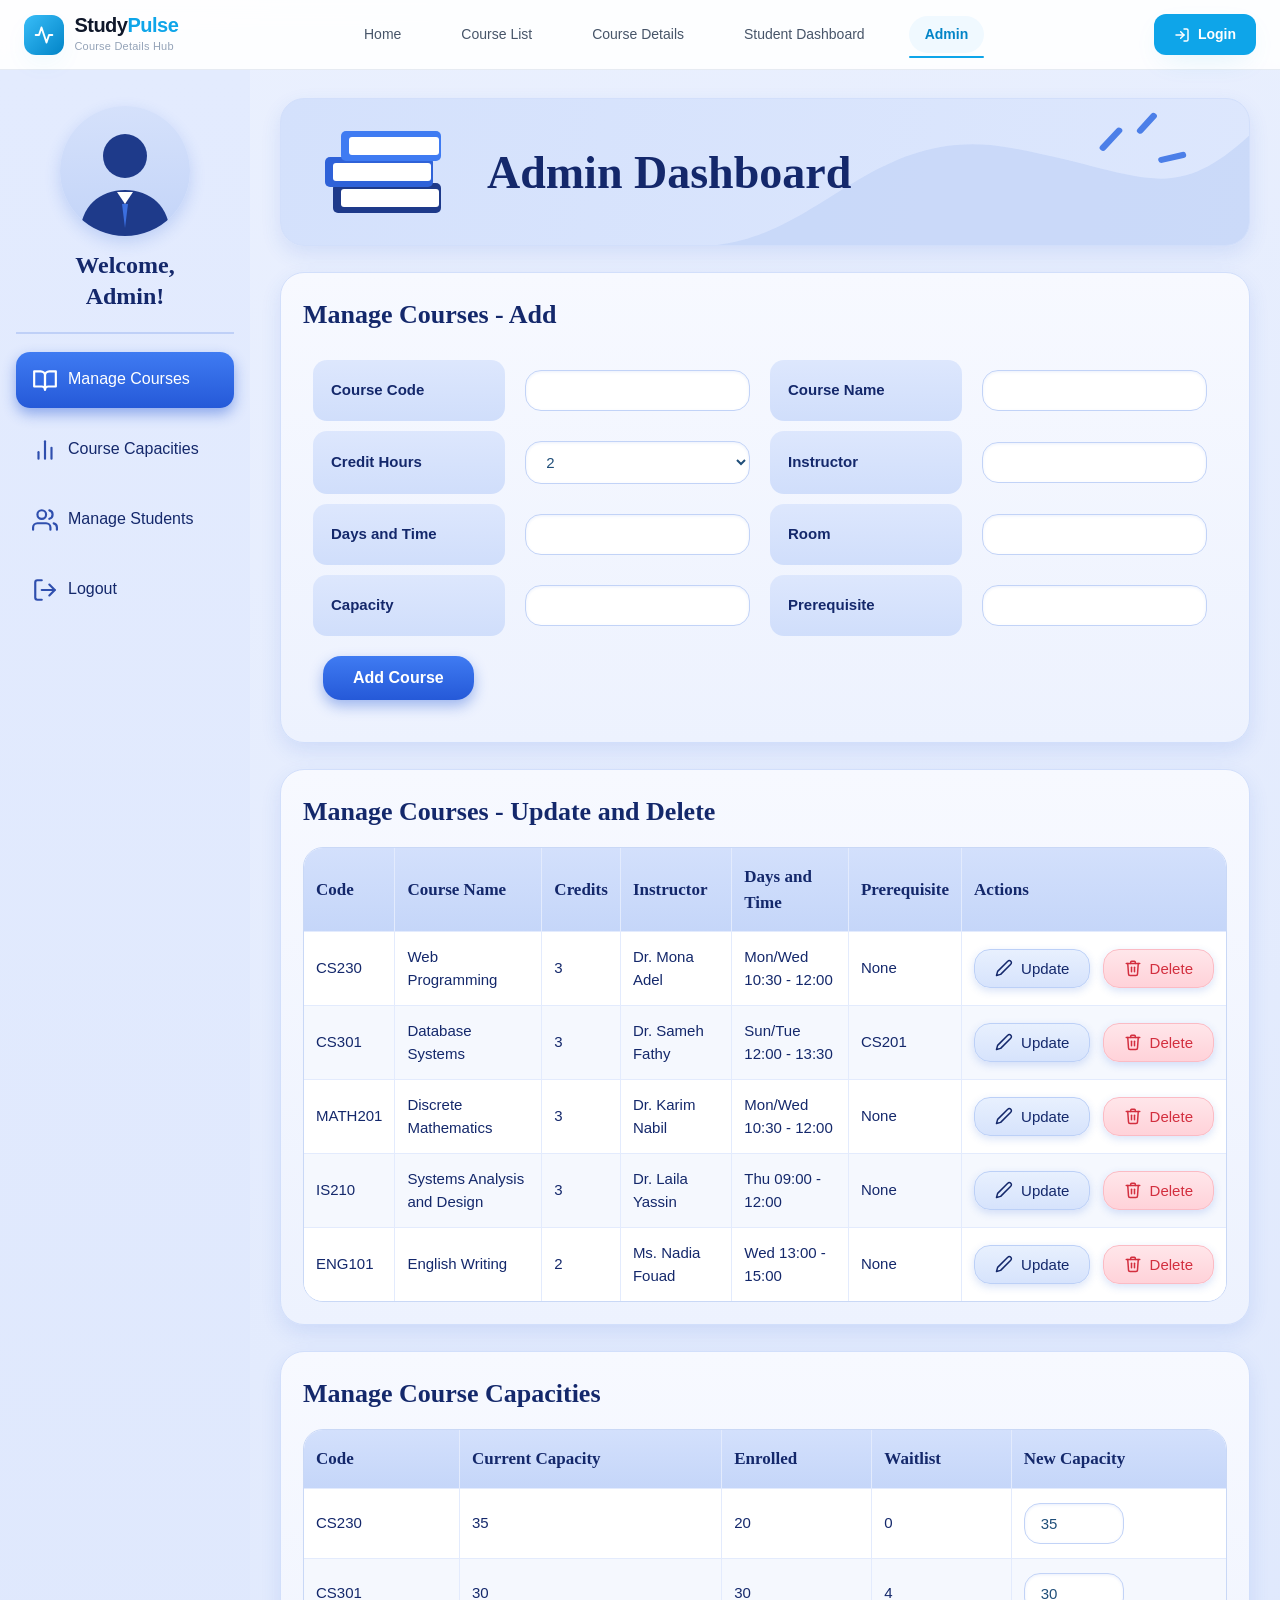
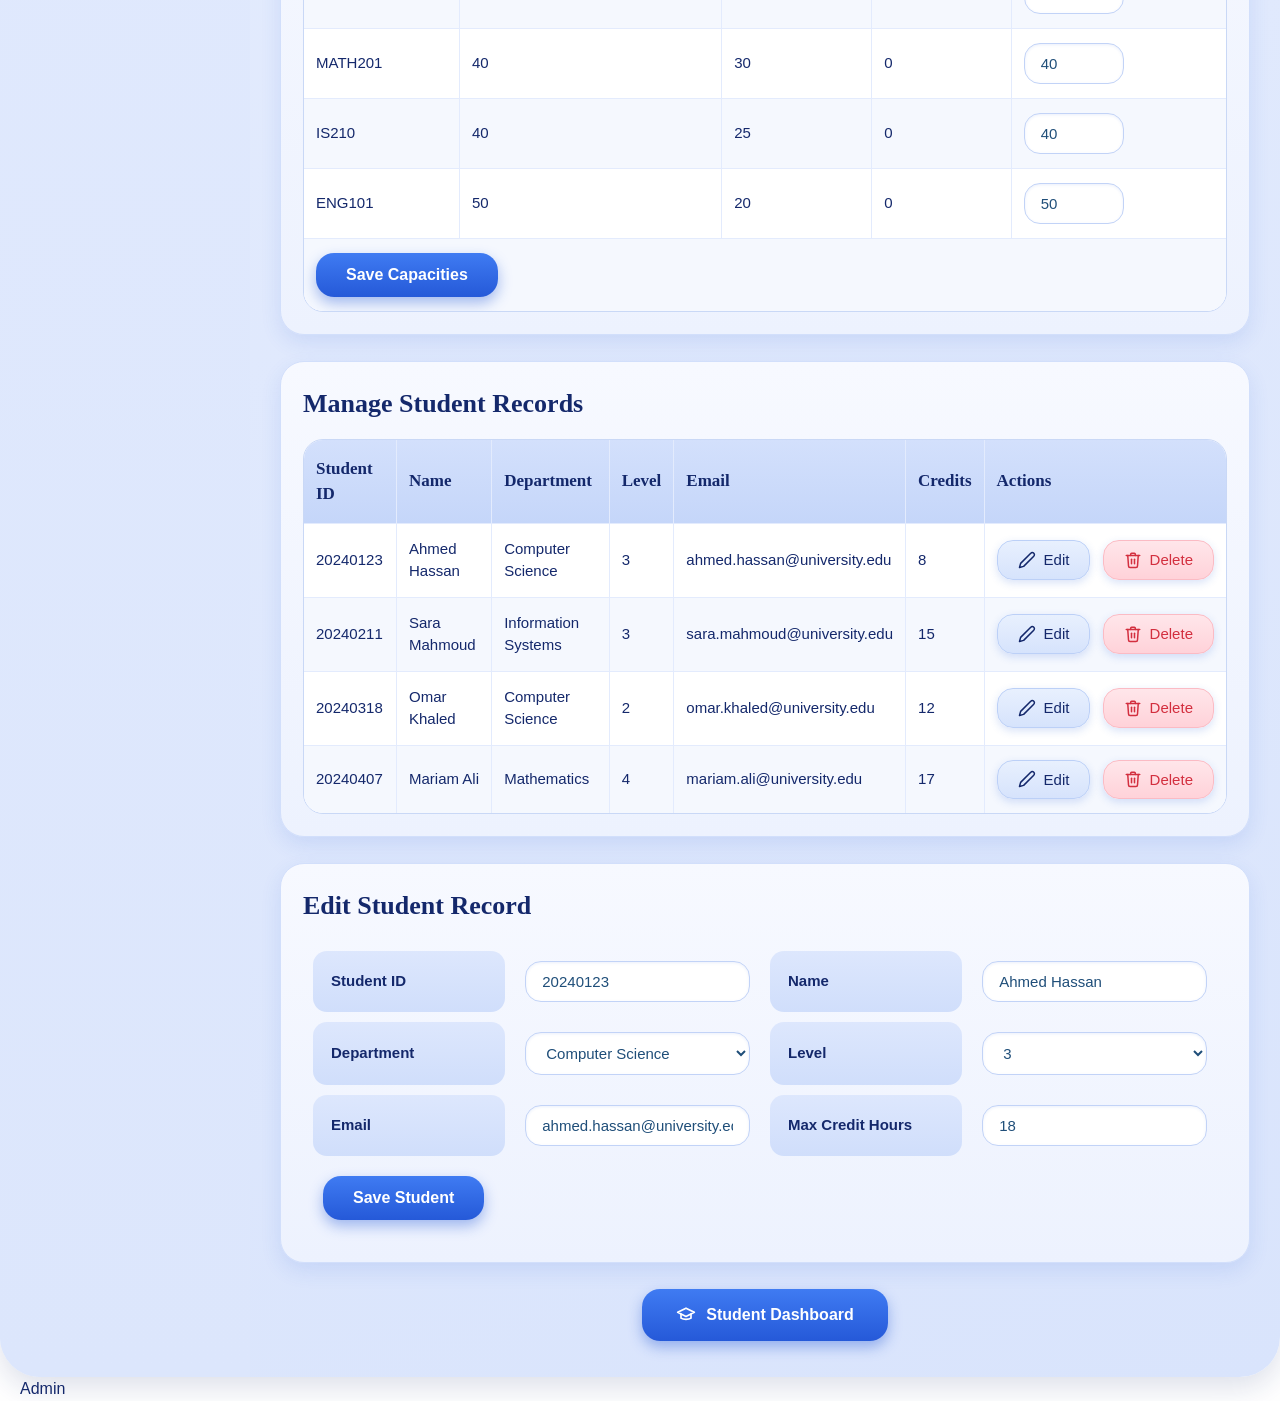
==== admin.html @ ca2e4d4d "s" ====
<!DOCTYPE html>
<html lang="en"><head>
        <meta charset="UTF-8">
        <meta name="viewport" content="width=device-width, initial-scale=1">
        <title>Admin Dashboard</title>
        <link rel="stylesheet" href="hoda.css">
        <link rel="stylesheet" href="style.css">
    </head>
    <body class="admin">

        <!-- Top bar -->
        <header class="navbar">
    <div class="container nav-container">
      <!-- Pure CSS Mobile Toggle Checkbox -->
      <input type="checkbox" id="menu-toggle" class="menu-toggle" aria-label="Toggle Menu" />

      <!-- Brand Logo -->
      <a href="index.html" class="brand">
        <div class="brand-icon">
          <svg width="20" height="20" viewBox="0 0 24 24" fill="none" stroke="currentColor" stroke-width="2.3" stroke-linecap="round" stroke-linejoin="round">
            <path d="M22 12h-4l-3 9L9 3l-3 9H2" />
          </svg>
        </div>
        <div class="brand-text">
          <span class="brand-name">Study<span class="text-primary">Pulse</span></span>
          <span class="brand-tagline">Course Details Hub</span>
        </div>
      </a>

      <!-- Desktop Navigation Links -->
      <nav aria-label="Primary Navigation" class="nav-links">
        <a href="index.html" class="nav-link active">Home</a>
        <a href="course-list.html" class="nav-link">Course List</a>
        <a href="course-details.html" class="nav-link">Course Details</a>
        <a href="student-dashboard.html" class="nav-link">Student Dashboard</a>
        <a href="admin.html" class="nav-link">Admin</a>
      </nav>

      <!-- Right CTA + Pure CSS Mobile Label Button -->
      <div class="nav-actions">
        <a href="login.html" class="btn btn-primary btn-nav-login">
          <svg width="16" height="16" viewBox="0 0 24 24" fill="none" stroke="currentColor" stroke-width="2.2" stroke-linecap="round" stroke-linejoin="round">
            <path d="M15 3h4a2 2 0 0 1 2 2v14a2 2 0 0 1-2 2h-4" />
            <polyline points="10 17 15 12 10 7" />
            <line x1="15" y1="12" x2="3" y2="12" />
          </svg>
          Login
        </a>

        <label for="menu-toggle" class="hamburger-btn" aria-label="Open Navigation Menu">
          <svg class="icon-open" width="20" height="20" viewBox="0 0 24 24" fill="none" stroke="currentColor" stroke-width="2.2" stroke-linecap="round" stroke-linejoin="round">
            <line x1="3" y1="6" x2="21" y2="6" />
            <line x1="3" y1="12" x2="21" y2="12" />
            <line x1="3" y1="18" x2="21" y2="18" />
          </svg>
          <svg class="icon-close" width="20" height="20" viewBox="0 0 24 24" fill="none" stroke="currentColor" stroke-width="2.2" stroke-linecap="round" stroke-linejoin="round">
            <line x1="18" y1="6" x2="6" y2="18" />
            <line x1="6" y1="6" x2="18" y2="18" />
          </svg>
        </label>
      </div>

      <!-- Mobile Dropdown Navigation (Controlled via CSS :checked) -->
      <div class="mobile-menu">
        <a href="index.html" class="mobile-link active">Home</a>
        <a href="course-list.html" class="mobile-link">Course List</a>
        <a href="course-details.html" class="mobile-link">Course Details</a>
        <a href="student-dashboard.html" class="mobile-link">Student Dashboard</a>
        <a href="admin.html" class="mobile-link">Admin</a>
        <a href="login.html" class="btn btn-primary mobile-login-btn">Login to Portal</a>
      </div>
    </div>
  </header>

        <div class="admin-layout">

            <!-- Side menu -->
            <div class="sidebar">
                <div class="avatar"><svg viewBox="0 0 130 130"><circle cx="65" cy="50" r="22" fill="#1E3A8A"></circle><path d="M20 130c0-30 20-46 45-46s45 16 45 46z" fill="#1E3A8A"></path><path d="M57 86l8 12 8-12z" fill="#FFFFFF"></path><path d="M62 98l3 24 3-24z" fill="#3B6FE0"></path></svg></div>
                <h3>Welcome,<br><span class="user-name">Admin</span>!</h3>
                <a href="#courses" class="active"><svg class="ico" viewBox="0 0 24 24"><path d="M2 4h6a4 4 0 0 1 4 4v13a3 3 0 0 0-3-3H2z"></path><path d="M22 4h-6a4 4 0 0 0-4 4v13a3 3 0 0 1 3-3h7z"></path></svg>Manage Courses</a>
                <a href="#capacities"><svg class="ico" viewBox="0 0 24 24"><line x1="18" y1="20" x2="18" y2="10"></line><line x1="12" y1="20" x2="12" y2="4"></line><line x1="6" y1="20" x2="6" y2="14"></line></svg>Course Capacities</a>
                <a href="#students"><svg class="ico" viewBox="0 0 24 24"><path d="M17 21v-2a4 4 0 0 0-4-4H5a4 4 0 0 0-4 4v2"></path><circle cx="9" cy="7" r="4"></circle><path d="M23 21v-2a4 4 0 0 0-3-3.87"></path><path d="M16 3.13a4 4 0 0 1 0 7.75"></path></svg>Manage Students</a>
                <a href="login.html"><svg class="ico" viewBox="0 0 24 24"><path d="M9 21H5a2 2 0 0 1-2-2V5a2 2 0 0 1 2-2h4"></path><polyline points="16 17 21 12 16 7"></polyline><line x1="21" y1="12" x2="9" y2="12"></line></svg>Logout</a>
            </div>

            <!-- Main part -->
            <div class="content">

                <div class="panel banner">
                    <svg class="wave" viewBox="0 0 400 120" preserveAspectRatio="none"><path d="M0 120C80 110 120 20 220 40S340 90 400 30V120z" fill="#C4D5F8" opacity="0.7"></path><path d="M290 40l12-14M318 26l10-12M334 50l16-4" stroke="#4C7FE8" stroke-width="5" stroke-linecap="round"></path></svg><svg class="books" viewBox="0 0 150 110">
<rect x="22" y="66" width="108" height="30" rx="5" fill="#1E3A8A"></rect><rect x="30" y="72" width="98" height="18" rx="3" fill="#FFFFFF"></rect>
<rect x="14" y="40" width="108" height="30" rx="5" fill="#2F62D8"></rect><rect x="22" y="46" width="98" height="18" rx="3" fill="#FFFFFF"></rect>
<rect x="30" y="14" width="100" height="30" rx="5" fill="#3F7BF2"></rect><rect x="38" y="20" width="90" height="18" rx="3" fill="#FFFFFF"></rect>
</svg>
                    <h1>Admin Dashboard</h1>
                </div>

                <!-- Manage Courses - Add -->
                <div class="panel" id="courses">
                    <h2>Manage Courses - Add</h2>
                    <form action="admin.html" method="get">
                        <table class="info">
                            <tbody><tr>
                                <td class="label">Course Code</td>
                                <td><input type="text" name="code"></td>
                                <td class="label">Course Name</td>
                                <td><input type="text" name="name"></td>
                            </tr>
                            <tr>
                                <td class="label">Credit Hours</td>
                                <td>
                                    <select name="cr">
                                        <option>2</option>
                                        <option>3</option>
                                        <option>4</option>
                                    </select>
                                </td>
                                <td class="label">Instructor</td>
                                <td><input type="text" name="inst"></td>
                            </tr>
                            <tr>
                                <td class="label">Days and Time</td>
                                <td><input type="text" name="time"></td>
                                <td class="label">Room</td>
                                <td><input type="text" name="room"></td>
                            </tr>
                            <tr>
                                <td class="label">Capacity</td>
                                <td><input type="number" name="cap"></td>
                                <td class="label">Prerequisite</td>
                                <td><input type="text" name="pre"></td>
                            </tr>
                            <tr>
                                <td class="plain" colspan="4"><button type="submit">Add Course</button></td>
                            </tr>
                        </tbody></table>
                    </form>
                </div>

                <!-- Manage Courses - Update and Delete -->
                <div class="panel">
                    <h2>Manage Courses - Update and Delete</h2>
                    <table class="list">
                        <tbody><tr>
                            <th>Code</th>
                            <th>Course Name</th>
                            <th>Credits</th>
                            <th>Instructor</th>
                            <th>Days and Time</th>
                            <th>Prerequisite</th>
                            <th>Actions</th>
                        </tr>
                        <tr>
                            <td>CS230</td>
                            <td>Web Programming</td>
                            <td>3</td>
                            <td>Dr. Mona Adel</td>
                            <td>Mon/Wed 10:30 - 12:00</td>
                            <td>None</td>
                            <td>
                                <button type="button" class="edit"><svg class="ico" viewBox="0 0 24 24"><path d="M17 3a2.83 2.83 0 1 1 4 4L7.5 20.5 2 22l1.5-5.5z"></path></svg>Update</button>
                                <button type="button" class="delete"><svg class="ico" viewBox="0 0 24 24"><polyline points="3 6 5 6 21 6"></polyline><path d="M19 6l-1 14a2 2 0 0 1-2 2H8a2 2 0 0 1-2-2L5 6"></path><path d="M10 11v6"></path><path d="M14 11v6"></path><path d="M9 6V4a1 1 0 0 1 1-1h4a1 1 0 0 1 1 1v2"></path></svg>Delete</button>
                            </td>
                        </tr>
                        <tr>
                            <td>CS301</td>
                            <td>Database Systems</td>
                            <td>3</td>
                            <td>Dr. Sameh Fathy</td>
                            <td>Sun/Tue 12:00 - 13:30</td>
                            <td>CS201</td>
                            <td>
                                <button type="button" class="edit"><svg class="ico" viewBox="0 0 24 24"><path d="M17 3a2.83 2.83 0 1 1 4 4L7.5 20.5 2 22l1.5-5.5z"></path></svg>Update</button>
                                <button type="button" class="delete"><svg class="ico" viewBox="0 0 24 24"><polyline points="3 6 5 6 21 6"></polyline><path d="M19 6l-1 14a2 2 0 0 1-2 2H8a2 2 0 0 1-2-2L5 6"></path><path d="M10 11v6"></path><path d="M14 11v6"></path><path d="M9 6V4a1 1 0 0 1 1-1h4a1 1 0 0 1 1 1v2"></path></svg>Delete</button>
                            </td>
                        </tr>
                        <tr>
                            <td>MATH201</td>
                            <td>Discrete Mathematics</td>
                            <td>3</td>
                            <td>Dr. Karim Nabil</td>
                            <td>Mon/Wed 10:30 - 12:00</td>
                            <td>None</td>
                            <td>
                                <button type="button" class="edit"><svg class="ico" viewBox="0 0 24 24"><path d="M17 3a2.83 2.83 0 1 1 4 4L7.5 20.5 2 22l1.5-5.5z"></path></svg>Update</button>
                                <button type="button" class="delete"><svg class="ico" viewBox="0 0 24 24"><polyline points="3 6 5 6 21 6"></polyline><path d="M19 6l-1 14a2 2 0 0 1-2 2H8a2 2 0 0 1-2-2L5 6"></path><path d="M10 11v6"></path><path d="M14 11v6"></path><path d="M9 6V4a1 1 0 0 1 1-1h4a1 1 0 0 1 1 1v2"></path></svg>Delete</button>
                            </td>
                        </tr>
                        <tr>
                            <td>IS210</td>
                            <td>Systems Analysis and Design</td>
                            <td>3</td>
                            <td>Dr. Laila Yassin</td>
                            <td>Thu 09:00 - 12:00</td>
                            <td>None</td>
                            <td>
                                <button type="button" class="edit"><svg class="ico" viewBox="0 0 24 24"><path d="M17 3a2.83 2.83 0 1 1 4 4L7.5 20.5 2 22l1.5-5.5z"></path></svg>Update</button>
                                <button type="button" class="delete"><svg class="ico" viewBox="0 0 24 24"><polyline points="3 6 5 6 21 6"></polyline><path d="M19 6l-1 14a2 2 0 0 1-2 2H8a2 2 0 0 1-2-2L5 6"></path><path d="M10 11v6"></path><path d="M14 11v6"></path><path d="M9 6V4a1 1 0 0 1 1-1h4a1 1 0 0 1 1 1v2"></path></svg>Delete</button>
                            </td>
                        </tr>
                        <tr>
                            <td>ENG101</td>
                            <td>English Writing</td>
                            <td>2</td>
                            <td>Ms. Nadia Fouad</td>
                            <td>Wed 13:00 - 15:00</td>
                            <td>None</td>
                            <td>
                                <button type="button" class="edit"><svg class="ico" viewBox="0 0 24 24"><path d="M17 3a2.83 2.83 0 1 1 4 4L7.5 20.5 2 22l1.5-5.5z"></path></svg>Update</button>
                                <button type="button" class="delete"><svg class="ico" viewBox="0 0 24 24"><polyline points="3 6 5 6 21 6"></polyline><path d="M19 6l-1 14a2 2 0 0 1-2 2H8a2 2 0 0 1-2-2L5 6"></path><path d="M10 11v6"></path><path d="M14 11v6"></path><path d="M9 6V4a1 1 0 0 1 1-1h4a1 1 0 0 1 1 1v2"></path></svg>Delete</button>
                            </td>
                        </tr>
                    </tbody></table>
                </div>

                <!-- Manage Course Capacities -->
                <div class="panel" id="capacities">
                    <h2>Manage Course Capacities</h2>
                    <form action="admin.html" method="get">
                        <table class="list">
                            <tbody><tr>
                                <th>Code</th>
                                <th>Current Capacity</th>
                                <th>Enrolled</th>
                                <th>Waitlist</th>
                                <th>New Capacity</th>
                            </tr>
                            <tr>
                                <td>CS230</td>
                                <td>35</td>
                                <td>20</td>
                                <td>0</td>
                                <td><input type="number" name="c1" value="35"></td>
                            </tr>
                            <tr>
                                <td>CS301</td>
                                <td>30</td>
                                <td>30</td>
                                <td>4</td>
                                <td><input type="number" name="c2" value="30"></td>
                            </tr>
                            <tr>
                                <td>MATH201</td>
                                <td>40</td>
                                <td>30</td>
                                <td>0</td>
                                <td><input type="number" name="c3" value="40"></td>
                            </tr>
                            <tr>
                                <td>IS210</td>
                                <td>40</td>
                                <td>25</td>
                                <td>0</td>
                                <td><input type="number" name="c4" value="40"></td>
                            </tr>
                            <tr>
                                <td>ENG101</td>
                                <td>50</td>
                                <td>20</td>
                                <td>0</td>
                                <td><input type="number" name="c5" value="50"></td>
                            </tr>
                            <tr>
                                <td class="plain" colspan="5">
                                    <button type="submit">Save Capacities</button>
                                </td>
                            </tr>
                        </tbody></table>
                    </form>
                </div>

                <!-- Manage Student Records -->
                <div class="panel" id="students">
                    <h2>Manage Student Records</h2>
                    <table class="list">
                        <tbody><tr>
                            <th>Student ID</th>
                            <th>Name</th>
                            <th>Department</th>
                            <th>Level</th>
                            <th>Email</th>
                            <th>Credits</th>
                            <th>Actions</th>
                        </tr>
                        <tr>
                            <td>20240123</td>
                            <td>Ahmed Hassan</td>
                            <td>Computer Science</td>
                            <td>3</td>
                            <td>ahmed.hassan@university.edu</td>
                            <td>8</td>
                            <td><button type="button" class="edit"><svg class="ico" viewBox="0 0 24 24"><path d="M17 3a2.83 2.83 0 1 1 4 4L7.5 20.5 2 22l1.5-5.5z"></path></svg>Edit</button> <button type="button" class="delete"><svg class="ico" viewBox="0 0 24 24"><polyline points="3 6 5 6 21 6"></polyline><path d="M19 6l-1 14a2 2 0 0 1-2 2H8a2 2 0 0 1-2-2L5 6"></path><path d="M10 11v6"></path><path d="M14 11v6"></path><path d="M9 6V4a1 1 0 0 1 1-1h4a1 1 0 0 1 1 1v2"></path></svg>Delete</button></td>
                        </tr>
                        <tr>
                            <td>20240211</td>
                            <td>Sara Mahmoud</td>
                            <td>Information Systems</td>
                            <td>3</td>
                            <td>sara.mahmoud@university.edu</td>
                            <td>15</td>
                            <td><button type="button" class="edit"><svg class="ico" viewBox="0 0 24 24"><path d="M17 3a2.83 2.83 0 1 1 4 4L7.5 20.5 2 22l1.5-5.5z"></path></svg>Edit</button> <button type="button" class="delete"><svg class="ico" viewBox="0 0 24 24"><polyline points="3 6 5 6 21 6"></polyline><path d="M19 6l-1 14a2 2 0 0 1-2 2H8a2 2 0 0 1-2-2L5 6"></path><path d="M10 11v6"></path><path d="M14 11v6"></path><path d="M9 6V4a1 1 0 0 1 1-1h4a1 1 0 0 1 1 1v2"></path></svg>Delete</button></td>
                        </tr>
                        <tr>
                            <td>20240318</td>
                            <td>Omar Khaled</td>
                            <td>Computer Science</td>
                            <td>2</td>
                            <td>omar.khaled@university.edu</td>
                            <td>12</td>
                            <td><button type="button" class="edit"><svg class="ico" viewBox="0 0 24 24"><path d="M17 3a2.83 2.83 0 1 1 4 4L7.5 20.5 2 22l1.5-5.5z"></path></svg>Edit</button> <button type="button" class="delete"><svg class="ico" viewBox="0 0 24 24"><polyline points="3 6 5 6 21 6"></polyline><path d="M19 6l-1 14a2 2 0 0 1-2 2H8a2 2 0 0 1-2-2L5 6"></path><path d="M10 11v6"></path><path d="M14 11v6"></path><path d="M9 6V4a1 1 0 0 1 1-1h4a1 1 0 0 1 1 1v2"></path></svg>Delete</button></td>
                        </tr>
                        <tr>
                            <td>20240407</td>
                            <td>Mariam Ali</td>
                            <td>Mathematics</td>
                            <td>4</td>
                            <td>mariam.ali@university.edu</td>
                            <td>17</td>
                            <td><button type="button" class="edit"><svg class="ico" viewBox="0 0 24 24"><path d="M17 3a2.83 2.83 0 1 1 4 4L7.5 20.5 2 22l1.5-5.5z"></path></svg>Edit</button> <button type="button" class="delete"><svg class="ico" viewBox="0 0 24 24"><polyline points="3 6 5 6 21 6"></polyline><path d="M19 6l-1 14a2 2 0 0 1-2 2H8a2 2 0 0 1-2-2L5 6"></path><path d="M10 11v6"></path><path d="M14 11v6"></path><path d="M9 6V4a1 1 0 0 1 1-1h4a1 1 0 0 1 1 1v2"></path></svg>Delete</button></td>
                        </tr>
                    </tbody></table>
                </div>

                <!-- Edit Student Record -->
                <div class="panel">
                    <h2>Edit Student Record</h2>
                    <form action="admin.html" method="get">
                        <table class="info">
                            <tbody><tr>
                                <td class="label">Student ID</td>
                                <td><input type="text" value="20240123"></td>
                                <td class="label">Name</td>
                                <td><input type="text" value="Ahmed Hassan"></td>
                            </tr>
                            <tr>
                                <td class="label">Department</td>
                                <td>
                                    <select>
                                        <option>Computer Science</option>
                                        <option>Information Systems</option>
                                        <option>Mathematics</option>
                                    </select>
                                </td>
                                <td class="label">Level</td>
                                <td>
                                    <select>
                                        <option>3</option>
                                        <option>1</option>
                                        <option>2</option>
                                        <option>4</option>
                                    </select>
                                </td>
                            </tr>
                            <tr>
                                <td class="label">Email</td>
                                <td><input type="email" value="ahmed.hassan@university.edu"></td>
                                <td class="label">Max Credit Hours</td>
                                <td><input type="number" value="18"></td>
                            </tr>
                            <tr>
                                <td class="plain" colspan="4"><button type="submit">Save Student</button></td>
                            </tr>
                        </tbody></table>
                    </form>
                </div>

                <!-- Go to the student dashboard -->
                <p class="go"><a href="student-dashboard.html" class="go-btn"><svg class="ico" viewBox="0 0 24 24"><path d="M22 10L12 5 2 10l10 5 10-5z"></path><path d="M6 12v5c3 2 9 2 12 0v-5"></path></svg>Student Dashboard</a></p>

            </div>
        </div>
    <script src="script.js"></script>
    <span class="user"><svg class="ico" ...>...</svg><span class="user-name" data-full>Admin</span></span>
    <script src="session.js"></script>

</body></html>
---- hoda.css ----
/* ---------- 1. Page ---------- */

body {
    margin: 0;
    background-color: #E8EFFD;
    color: #1F4E79;
    font-family: Arial, Helvetica, sans-serif;
    font-size: 16px;
}


/* ---------- 2. Headings ---------- */

h2 {
    color: #3A8FC4;
    font-size: 24px;
    font-weight: bold;
}

h3 {
    color: #3A8FC4;
    font-size: 18px;
    font-weight: bold;
}


/* ---------- 3. Links ---------- */

a {
    color: #1F6FA8;
    font-weight: bold;
}


/* ---------- 4. Tables (layout) ---------- */

/* Default table: full width, small gap between cells */
table {
    width: 100%;
    border-collapse: separate;
    border-spacing: 6px;
    background-color: #FFFFFF;
    font-size: 15px;
}

/* Table with label cells (details, forms): fixed column widths */
table.info {
    table-layout: fixed;
}

/* Weekly schedule table: week days are centered */
table.week th {
    text-align: center;
}


/* ---------- 5. Table cells ---------- */

/* Heading cells */
th {
    padding: 12px;
    background-color: #5BB5E8;
    color: #FFFFFF;
    font-size: 15px;
    font-weight: bold;
    text-align: left;
    border-radius: 22px;
}

/* Normal cells */
td {
    padding: 12px;
    background-color: #EAF6FD;
    color: #1F4E79;
    text-align: left;
    border-radius: 22px;
}

/* Label cell (the left column in details and forms) */
td.label {
    background-color: #D4ECFA;
    font-weight: bold;
}

table.info td.label {
    width: 22%;
}

/* White cell (used for buttons under forms) */
td.plain {
    background-color: #FFFFFF;
}

/* Centered cell (courses inside the weekly schedule) */
td.center {
    text-align: center;
}


/* ---------- 6. Page card (white box with round corners) ---------- */

/* Outer table: centered, 70% wide, same color as the page background
   so only the rounded corners of the white card are visible */
table.outer {
    width: 70%;
    margin: 30px auto;
    border-spacing: 0;
    background-color: #E6F4FC;
}

td.page {
    padding: 25px;
    background-color: #FFFFFF;
    vertical-align: top;
    border-radius: 50px;
}


/* ---------- 8. Form fields ---------- */

input,
select,
textarea {
    padding: 8px 14px;
    background-color: #FFFFFF;
    color: #1F4E79;
    font-family: Arial, Helvetica, sans-serif;
    font-size: 15px;
    border: none;
    border-radius: 20px;
}

/* Fields inside the info tables fill their cell, so they stay inside it */
table.info input,
table.info select {
    width: 100%;
    box-sizing: border-box;
}


/* ---------- 9. Buttons ---------- */

button {
    padding: 10px 24px;
    background-color: #3A9BDC;
    color: #FFFFFF;
    font-family: Arial, Helvetica, sans-serif;
    font-size: 16px;
    font-weight: bold;
    border: none;
    border-radius: 25px;
    cursor: pointer;
}

/* Disabled button (for example when registration is blocked) */
button:disabled {
    background-color: #B8DDF3;
    color: #FFFFFF;
    cursor: default;
}


/* ---------- 10. Status text ---------- */

.good {
    color: #1F6FA8;
    font-weight: bold;
}

.bad {
    color: #3A8FC4;
    font-weight: bold;
}


/* ---------- 11. Course details page: show one course at a time ---------- */
/* Every course box is hidden. The "View" link in the course list opens
   course-details.html#CODE, and the box with that id becomes visible. */

div.course {
    display: none;
}

div.course:target {
    display: block;
}

/* If the page is opened without a course code, show the first course */
body:not(:has(div.course:target)) div.course:first-of-type {
    display: block;
}


/* ---------- 12. Top bar (the same on every page) ---------- */

.topbar {
    display: flex;
    flex-wrap: wrap;
    align-items: center;
    justify-content: space-between;
    padding: 14px 30px;
    background-color: #2F4B8F;
    color: #FFFFFF;
}

.topbar .brand {
    font-size: 20px;
    font-weight: bold;
}

.topbar .menu a {
    display: inline-block;
    padding: 10px 18px;
    color: #FFFFFF;
    text-decoration: none;
    border-radius: 14px;
}

.topbar .menu a.active {
    background-color: #3B72E3;
}

.topbar .user {
    font-weight: bold;
}


/* ---------- 13. Dashboard page ---------- */

.dash {
    display: flex;
    flex-wrap: wrap;
    max-width: 1200px;
    margin: 25px auto;
    padding: 0 20px;
}

.dash .main {
    flex: 3;
    min-width: 300px;
    margin-right: 20px;
}

.dash .side {
    flex: 1;
    min-width: 260px;
}

.panel {
    overflow-x: auto;
    padding: 18px;
    margin-bottom: 20px;
    background-color: #FFFFFF;
    border-radius: 20px;
    box-shadow: 0 4px 12px rgba(47, 75, 143, 0.15);
}

.panel h2 {
    margin: 0 0 12px 0;
    color: #1B2F6B;
    font-size: 22px;
}

.welcome {
    display: flex;
    align-items: center;
    background-color: #D6E2FB;
}

.welcome .big-icon {
    margin-right: 20px;
    font-size: 64px;
}

.welcome h1 {
    margin: 0;
    color: #1B2F6B;
    font-size: 30px;
}

.welcome p {
    margin: 6px 0 0 0;
}

/* Four credit hour boxes */
.cards {
    display: flex;
    flex-wrap: wrap;
}

.box {
    flex: 1;
    min-width: 130px;
    margin: 0 6px 6px 0;
    padding: 14px 8px;
    text-align: center;
    border-radius: 16px;
}

.box span {
    font-size: 28px;
}

.box b {
    display: block;
    color: #1B2F6B;
    font-size: 22px;
}

.box.blue { background-color: #D5E3FA; }
.box.purple { background-color: #E8E0F8; }
.box.green { background-color: #D9F2E6; }
.box.yellow { background-color: #EEF6C8; }

/* Notifications table */
table.alerts {
    border-spacing: 0;
}

table.alerts th {
    background-color: #D6E2FB;
    color: #1B2F6B;
    border-radius: 0;
}

table.alerts td {
    background-color: #FFFFFF;
    border-bottom: 1px solid #E3E9F7;
    border-radius: 0;
}

.pill {
    display: inline-block;
    padding: 4px 14px;
    font-weight: bold;
    border-radius: 14px;
}

.pill.ok { background-color: #DDF4E4; color: #1E7B3A; }
.pill.wait { background-color: #FFE8C7; color: #B25E00; }
.pill.no { background-color: #FFD9D9; color: #C0201F; }

/* Quick actions */
.action {
    display: block;
    margin-bottom: 12px;
    padding: 14px;
    text-align: center;
    text-decoration: none;
    color: #2F62D8;
    background-color: #FFFFFF;
    border: 2px solid #2F62D8;
    border-radius: 12px;
}

.action.main-action {
    color: #FFFFFF;
    background-color: #2F62D8;
}

/* Upcoming schedule */
.item {
    display: flex;
    align-items: center;
    margin-bottom: 12px;
}

.item .day {
    min-width: 70px;
    margin-right: 12px;
    padding: 8px;
    text-align: center;
    font-weight: bold;
    color: #1B2F6B;
    background-color: #D6E2FB;
    border-radius: 12px;
}

.keep {
    text-align: center;
    font-size: 20px;
    color: #1B2F6B;
    background-color: #DCD9FA;
}


/* ---------- 14. Admin page (only used by admin-dashboard.html) ---------- */

body.admin {
    background: linear-gradient(160deg, #E9EFFE 0%, #D6E2FB 100%);
    background-attachment: fixed;
    color: #14286B;
}

/* icons */
.ico {
    width: 20px;
    height: 20px;
    vertical-align: middle;
    fill: none;
    stroke: currentColor;
    stroke-width: 2;
    stroke-linecap: round;
    stroke-linejoin: round;
}

/* Top bar */
body.admin .topbar {
    padding: 16px 40px;
    background: linear-gradient(90deg, #223C84, #2B4A9C);
    box-shadow: 0 4px 14px rgba(20, 40, 107, 0.35);
}

body.admin .topbar .brand {
    font-family: Georgia, "Times New Roman", serif;
    font-size: 24px;
}

body.admin .topbar .brand .ico {
    width: 38px;
    height: 38px;
    margin-right: 12px;
}

body.admin .topbar .menu a {
    margin: 0 4px;
    padding: 12px 20px;
    font-size: 15px;
    font-weight: normal;
    border-radius: 12px;
}

body.admin .topbar .menu a .ico,
.sidebar a .ico {
    margin-right: 10px;
}

body.admin .topbar .menu a.active {
    background: linear-gradient(180deg, #4C86F5, #2F6BE8);
    box-shadow: 0 4px 10px rgba(47, 107, 232, 0.5);
}

body.admin .topbar .user .ico {
    width: 34px;
    height: 34px;
    padding: 4px;
    margin-right: 8px;
    box-sizing: border-box;
    background-color: #FFFFFF;
    color: #2B4A9C;
    border-radius: 50%;
}

/* Page card: side menu + content */
.admin-layout {
    display: flex;
    flex-wrap: wrap;
    max-width: 1400px;
    margin: 0 auto;
    padding: 0;
    background: linear-gradient(160deg, #EAF0FE, #D9E4FC);
    border-radius: 0 0 40px 40px;
    box-shadow: 0 10px 30px rgba(20, 40, 107, 0.15);
}

/* Side menu */
.sidebar {
    flex: 0 0 250px;
    padding: 36px 16px 40px 16px;
    text-align: center;
    background: linear-gradient(180deg, #E3EBFE, #DCE6FC);
    border-radius: 0 0 0 40px;
}

.sidebar .avatar {
    width: 130px;
    height: 130px;
    margin: 0 auto 14px auto;
    background: linear-gradient(180deg, #D5E1FB, #C3D4F8);
    border-radius: 50%;
    box-shadow: 0 6px 16px rgba(47, 98, 216, 0.2);
    overflow: hidden;
}

.sidebar .avatar svg {
    width: 130px;
    height: 130px;
}

.sidebar h3 {
    margin: 0 0 18px 0;
    padding-bottom: 20px;
    font-family: Georgia, "Times New Roman", serif;
    font-size: 24px;
    line-height: 1.3;
    color: #14286B;
    border-bottom: 2px solid #BFD0F7;
}

.sidebar a {
    display: block;
    margin-bottom: 14px;
    padding: 15px 16px;
    text-align: left;
    text-decoration: none;
    font-weight: normal;
    font-size: 16px;
    color: #14286B;
    border-radius: 14px;
}

.sidebar a .ico {
    width: 26px;
    height: 26px;
    color: #2F4FAE;
}

.sidebar a.active {
    color: #FFFFFF;
    background: linear-gradient(180deg, #3F7BF2, #2559D8);
    box-shadow: 0 6px 14px rgba(37, 89, 216, 0.45);
}

.sidebar a.active .ico {
    color: #FFFFFF;
}

.content {
    flex: 1;
    min-width: 300px;
    padding: 28px 30px 10px 30px;
}

/* White boxes */
body.admin .panel {
    position: relative;
    padding: 22px;
    margin-bottom: 26px;
    background: linear-gradient(180deg, #F7F9FF, #EDF2FE);
    border: 1px solid #D2DFFB;
    border-radius: 24px;
    box-shadow: 0 8px 20px rgba(47, 98, 216, 0.12);
}

body.admin .panel h2 {
    margin: 0 0 16px 0;
    font-family: Georgia, "Times New Roman", serif;
    font-size: 26px;
    color: #14286B;
}

/* Title box */
body.admin .panel.banner {
    display: flex;
    align-items: center;
    min-height: 120px;
    padding: 18px 30px;
    overflow: hidden;
    background: linear-gradient(100deg, #D4E1FC, #DDE7FD);
}

.banner .books {
    flex: 0 0 auto;
    width: 150px;
    height: 110px;
    margin-right: 26px;
}

.banner h1 {
    position: relative;
    margin: 0;
    font-family: Georgia, "Times New Roman", serif;
    font-size: 46px;
    color: #14286B;
}

.banner .wave {
    position: absolute;
    right: 0;
    bottom: 0;
    width: 55%;
    height: 100%;
}

/* Data tables */
body.admin .panel table {
    background-color: transparent;
}

body.admin table.list {
    border-collapse: separate;
    border-spacing: 0;
    overflow: hidden;
    background-color: #FFFFFF;
    border: 1px solid #C9D8F6;
    border-radius: 20px;
}

body.admin table.list th {
    padding: 16px 14px;
    font-family: Georgia, "Times New Roman", serif;
    font-size: 17px;
    color: #14286B;
    background: linear-gradient(180deg, #D3E0FC, #C5D6F9);
    border-radius: 0;
    border-right: 1px solid #E3EBFD;
}

body.admin table.list td {
    padding: 14px;
    background-color: #FFFFFF;
    color: #14286B;
    border-radius: 0;
    border-right: 1px solid #E3EBFD;
    border-top: 1px solid #E3EBFD;
}

body.admin table.list tr:nth-child(odd) td {
    background-color: #F5F8FE;
}

body.admin table.list th:last-child,
body.admin table.list td:last-child {
    border-right: none;
}

body.admin table.list td.plain {
    background-color: #FFFFFF;
    border-right: none;
}

/* Form tables */
body.admin table.info {
    border-spacing: 10px;
}

body.admin table.info td {
    padding: 10px;
    background-color: transparent;
    border-radius: 0;
}

body.admin table.info td.label {
    padding: 14px 18px;
    background: linear-gradient(180deg, #DDE7FD, #D0DEFB);
    color: #14286B;
    font-weight: bold;
    border-radius: 14px;
}

body.admin input,
body.admin select {
    padding: 11px 16px;
    background-color: #FFFFFF;
    border: 1px solid #C2D3F7;
    border-radius: 16px;
    box-shadow: inset 0 1px 3px rgba(47, 98, 216, 0.1);
}

body.admin input:focus,
body.admin select:focus {
    outline: 2px solid #4C86F5;
}

body.admin table.list input {
    width: 100px;
}

/* Buttons */
body.admin button {
    padding: 13px 30px;
    font-size: 16px;
    background: linear-gradient(180deg, #3F7BF2, #2559D8);
    box-shadow: 0 6px 14px rgba(37, 89, 216, 0.4);
    border-radius: 18px;
}

body.admin button .ico {
    width: 18px;
    height: 18px;
    margin-right: 8px;
    margin-top: -3px;
}

body.admin button.edit,
body.admin button.delete {
    padding: 10px 20px;
    font-size: 15px;
    font-weight: normal;
    border-radius: 16px;
    box-shadow: 0 3px 8px rgba(47, 98, 216, 0.18);
}

body.admin button.edit {
    color: #14286B;
    background: linear-gradient(180deg, #E8F0FE, #D6E3FC);
    border: 1px solid #BCD0F7;
}

body.admin button.delete {
    color: #D32F3F;
    background: linear-gradient(180deg, #FFE6EA, #FFD2D9);
    border: 1px solid #FBBBC4;
}

/* Update / Delete side by side */
body.admin table.list td:last-child {
    white-space: nowrap;
}

body.admin table.list button + button {
    margin-left: 8px;
}

body.admin table.list th,
body.admin table.list td {
    padding-left: 12px;
    padding-right: 12px;
}

/* Button that goes to the student dashboard */
p.go {
    margin: 0 0 26px 0;
    text-align: center;
}

a.go-btn {
    display: inline-block;
    padding: 14px 34px;
    font-size: 16px;
    color: #FFFFFF;
    text-decoration: none;
    background: linear-gradient(180deg, #3F7BF2, #2559D8);
    box-shadow: 0 6px 14px rgba(37, 89, 216, 0.4);
    border-radius: 18px;
}

a.go-btn .ico {
    width: 20px;
    height: 20px;
    margin-right: 10px;
    margin-top: -3px;
}
---- style.css ----
:root {
  --sky-50: #F0F9FF;
  --sky-100: #E0F2FE;
  --sky-200: #BAE6FD;
  --sky-300: #7DD3FC;
  --sky-400: #38BDF8;
  --sky-500: #0EA5E9;
  --sky-600: #0284C7;
  --sky-700: #0369A1;

  --slate-50: #F8FAFC;
  --slate-100: #F1F5F9;
  --slate-200: #E2E8F0;
  --slate-400: #94A3B8;
  --slate-500: #64748B;
  --slate-600: #475569;
  --slate-700: #334155;
  --slate-800: #1E293B;
  --slate-900: #0F172A;

  --shadow-soft: 0 10px 30px -10px rgba(14, 165, 233, 0.16);
  --shadow-card: 0 4px 20px -2px rgba(15, 23, 42, 0.05);
}

*,
*::before,
*::after {
  box-sizing: border-box;
  margin: 0;
  padding: 0;
}

body {
  font-family: 'Inter', -apple-system, BlinkMacSystemFont, sans-serif;
  background-color: var(--slate-50);
  color: var(--slate-900);
  line-height: 1.5;
  -webkit-font-smoothing: antialiased;
}

a {
  text-decoration: none;
  color: inherit;
}

.container {
  max-width: 1280px;
  margin: 0 auto;
  padding: 0 1.5rem;
}

.text-primary {
  color: var(--sky-500);
}

.btn {
  display: inline-flex;
  align-items: center;
  justify-content: center;
  gap: 0.5rem;
  font-size: 0.875rem;
  font-weight: 600;
  border-radius: 0.75rem;
  padding: 0.625rem 1.25rem;
  transition: all 0.2s ease;
  cursor: pointer;
}

.btn-lg {
  padding: 0.875rem 1.75rem;
}

.btn-primary {
  background-color: var(--sky-500);
  color: #FFFFFF;
  box-shadow: var(--shadow-soft);
}

.btn-primary:hover {
  background-color: var(--sky-600);
  transform: translateY(-2px);
}

.btn-outline {
  background-color: #FFFFFF;
  color: var(--slate-800);
  border: 1px solid var(--slate-200);
  box-shadow: var(--shadow-card);
}

.btn-outline:hover {
  background-color: var(--sky-50);
  color: var(--sky-700);
  border-color: var(--sky-200);
}

.navbar {
  position: sticky;
  top: 0;
  z-index: 40;
  background-color: rgba(255, 255, 255, 0.92);
  backdrop-filter: blur(12px);
  border-bottom: 1px solid rgba(226, 232, 240, 0.85);
}

.nav-container {
  display: flex;
  align-items: center;
  justify-content: space-between;
  flex-wrap: wrap;
  padding-top: 0.875rem;
  padding-bottom: 0.875rem;
}

.brand {
  display: flex;
  align-items: center;
  gap: 0.65rem;
}

.brand-icon {
  width: 2.5rem;
  height: 2.5rem;
  border-radius: 0.75rem;
  background: linear-gradient(135deg, var(--sky-400), var(--sky-600));
  color: #FFFFFF;
  display: flex;
  align-items: center;
  justify-content: center;
  box-shadow: var(--shadow-soft);
  transition: transform 0.2s ease;
}

.brand:hover .brand-icon {
  transform: scale(1.05);
}

.brand-text {
  display: flex;
  flex-direction: column;
}

.brand-name {
  font-size: 1.25rem;
  font-weight: 800;
  letter-spacing: -0.025em;
  line-height: 1;
  color: var(--slate-900);
}

.brand-tagline {
  font-size: 0.6875rem;
  font-weight: 500;
  color: var(--slate-400);
  letter-spacing: 0.02em;
  margin-top: 0.2rem;
}

.nav-links {
  display: flex;
  align-items: center;
  gap: 1.75rem;
}

.nav-link {
  position: relative;
  font-size: 0.875rem;
  font-weight: 500;
  color: var(--slate-600);
  padding: 0.5rem 1rem;
  border-radius: 9999px;
  transition: background-color 0.5s ease-in-out, color 0.5s ease-in-out;
}

.nav-link:hover {
  background-color: var(--sky-100);
  color: var(--sky-600);
}

.nav-link.active {
  background-color: var(--sky-50);
  color: var(--sky-600);
  font-weight: 600;
}

.nav-link::after {
  content: '';
  position: absolute;
  left: 0;
  bottom: -5px;
  width: 0%;
  height: 2px;
  background-color: var(--sky-500);
  border-radius: 9999px;
  transition: width 0.25s ease;
}

.nav-link:hover::after,
.nav-link.active::after {
  width: 100%;
}

.nav-actions {
  display: flex;
  align-items: center;
  gap: 0.75rem;
}

/* Pure CSS Mobile Menu Toggle */
.menu-toggle {
  display: none;
}

.hamburger-btn {
  display: none;
  padding: 0.625rem;
  border-radius: 0.75rem;
  border: 1px solid var(--slate-200);
  color: var(--slate-700);
  cursor: pointer;
  transition: background-color 0.2s ease, color 0.2s ease;
}

.hamburger-btn:hover {
  background-color: var(--sky-50);
  color: var(--sky-600);
}

.icon-close {
  display: none;
}

.mobile-menu {
  display: none;
  width: 100%;
  flex-direction: column;
  gap: 0.375rem;
  padding-top: 1rem;
  margin-top: 0.875rem;
  border-top: 1px solid var(--slate-100);
}

.mobile-link {
  display: block;
  padding: 0.625rem 0.875rem;
  border-radius: 0.75rem;
  font-size: 0.875rem;
  font-weight: 500;
  color: var(--slate-700);
  transition: background-color 0.2s ease;
}

.mobile-link:hover {
  background-color: var(--slate-50);
}

.mobile-link.active {
  background-color: var(--sky-50);
  color: var(--sky-600);
  font-weight: 600;
}

.mobile-login-btn {
  width: 100%;
  margin-top: 0.5rem;
}

/*  HERO SECTION  */
.hero {
  position: relative;
  overflow: hidden;
  background: linear-gradient(180deg, #FFFFFF 0%, rgba(240, 249, 255, 0.6) 55%, var(--slate-50) 100%);
  padding: 5rem 0 6rem;
  border-bottom: 1px solid rgba(226, 232, 240, 0.7);
}

.hero-content {
  position: relative;
  max-width: 960px;
  text-align: center;
}

.badge {
  display: inline-flex;
  align-items: center;
  gap: 0.5rem;
  padding: 0.375rem 1rem;
  border-radius: 9999px;
  background-color: rgba(224, 242, 254, 0.85);
  border: 1px solid var(--sky-200);
  color: var(--sky-700);
  font-size: 0.75rem;
  font-weight: 600;
  letter-spacing: 0.02em;
  margin-bottom: 1.5rem;
}

.pulse-dot {
  width: 0.5rem;
  height: 0.5rem;
  border-radius: 9999px;
  background-color: var(--sky-500);
  animation: pulseAnim 1.8s infinite;
}

@keyframes pulseAnim {
  0%, 100% {
    opacity: 1;
    transform: scale(1);
  }
  50% {
    opacity: 0.45;
    transform: scale(1.35);
  }
}

.hero-title {
  font-size: 3.35rem;
  font-weight: 800;
  letter-spacing: -0.03em;
  line-height: 1.14;
  color: var(--slate-900);
  max-width: 820px;
  margin: 0 auto;
}

.hero-subtitle {
  font-size: 1.125rem;
  color: var(--slate-600);
  max-width: 660px;
  margin: 1.5rem auto 0;
  line-height: 1.65;
}

.hero-buttons {
  display: flex;
  flex-wrap: wrap;
  align-items: center;
  justify-content: center;
  gap: 1rem;
  margin-top: 2.25rem;
  transition: all 0.5s ease;
}
.hero-buttons:hover
{
  transform:scaleY(-5px);
}

.highlights-grid {
  display: grid;
  grid-template-columns: repeat(3, 1fr);
  gap: 1rem;
  max-width: 768px;
  margin: 3.5rem auto 0;
  padding-top: 2rem;
  border-top: 1px solid rgba(226, 232, 240, 0.85);
}

.highlight-card {
  background-color: rgba(255, 255, 255, 0.85);
  border: 1px solid rgba(226, 232, 240, 0.7);
  border-radius: 1rem;
  padding: 1rem;
}

.highlight-card h3 {
  font-size: 1.05rem;
  font-weight: 800;
  color: var(--slate-900);
}

.highlight-card p {
  font-size: 0.75rem;
  color: var(--slate-500);
  margin-top: 0.25rem;
}

/*  SECTIONS  */
.section-white {
  background-color: #FFFFFF;
  padding: 4.5rem 0;
  border-bottom: 1px solid rgba(226, 232, 240, 0.75);
}

.section-light {
  padding: 4.5rem 0;
}

.section-header {
  text-align: center;
  max-width: 650px;
  margin: 0 auto 3rem;
}

.section-eyebrow {
  display: inline-block;
  font-size: 0.75rem;
  font-weight: 700;
  text-transform: uppercase;
  letter-spacing: 0.06em;
  color: var(--sky-600);
}

.section-title {
  font-size: 1.875rem;
  font-weight: 800;
  color: var(--slate-900);
  margin-top: 0.375rem;
  letter-spacing: -0.02em;
}

.section-desc {
  font-size: 1rem;
  color: var(--slate-600);
  margin-top: 0.625rem;
}

/*  FEATURES GRID  */
.features-grid {
  display: grid;
  grid-template-columns: repeat(3, 1fr);
  gap: 1.75rem;
}

.feature-card {
  background-color: rgba(248, 250, 252, 0.75);
  border: 1px solid rgba(226, 232, 240, 0.85);
  border-radius: 1rem;
  padding: 1.75rem;
  transition: border-color 0.2s ease;
}

.feature-card:hover {
  border-color: var(--sky-200);
}

.feature-icon {
  width: 3rem;
  height: 3rem;
  border-radius: 1rem;
  background-color: var(--sky-100);
  color: var(--sky-600);
  display: flex;
  align-items: center;
  justify-content: center;
  margin-bottom: 1.25rem;
}

.feature-card h3 {
  font-size: 1.125rem;
  font-weight: 700;
  color: var(--slate-900);
}

.feature-card p {
  font-size: 0.875rem;
  color: var(--slate-600);
  margin-top: 0.5rem;
  line-height: 1.6;
}

/*  PORTALS GRID  */
.portals-grid {
  display: grid;
  grid-template-columns: repeat(5, 1fr);
  gap: 1.25rem;
}

.portal-card {
  position: relative;
  overflow: hidden;
  display: flex;
  flex-direction: column;
  justify-content: space-between;
  background-color: #FFFFFF;
  border: 1px solid rgba(226, 232, 240, 0.85);
  border-radius: 1rem;
  padding: 1.5rem;
  box-shadow: var(--shadow-card);
  transition: transform 0.7s ease, box-shadow 0.7s ease, border-color 0.6s ease;
}

/* خط أزرق بيظهر فوق الكارت وقت الـ hover */
.portal-card::before {
  content: '';
  position: absolute;
  top: 0;
  left: 0;
  width: 100%;
  height: 4px;
  background: linear-gradient(90deg, var(--sky-400), var(--sky-600));
  transform: scaleX(0);
  transform-origin: left;
  transition: transform 0.7s ease;
}

.portal-card:hover {
  border-color: var(--sky-300);
  box-shadow: 0 20px 40px -12px rgba(14, 165, 233, 0.28);
  transform: translateY(-6px);
}

.portal-card:hover::before {
  transform: scaleX(1);
}

.portal-card-highlight {
  background-color: rgba(240, 249, 255, 0.75);
  border-color: rgba(186, 230, 253, 0.9);
}

.portal-card-highlight:hover {
  border-color: var(--sky-400);
}

.portal-icon {
  width: 2.75rem;
  height: 2.75rem;
  border-radius: 0.75rem;
  background-color: var(--sky-50);
  color: var(--sky-600);
  display: flex;
  align-items: center;
  justify-content: center;
  margin-bottom: 1rem;
  transition: all 0.3s ease;
}

.portal-card:hover .portal-icon {
  background-color: var(--sky-500);
  color: #FFFFFF;
  transform: scale(1.1) rotate(-6deg);
}

.portal-icon-solid {
  background-color: var(--sky-500);
  color: #FFFFFF;
}

.portal-card:hover .portal-icon-solid {
  background-color: var(--sky-600);
}

.portal-card h3 {
  font-size: 1rem;
  font-weight: 700;
  color: var(--slate-900);
  transition: color 0.2s ease;
}

.portal-card:hover h3 {
  color: var(--sky-600);
}

.portal-card p {
  font-size: 0.75rem;
  color: var(--slate-600);
  margin-top: 0.5rem;
  line-height: 1.6;
}

.portal-link {
  display: inline-block;
  margin-top: 1.25rem;
  font-size: 0.75rem;
  font-weight: 700;
  color: var(--sky-600);
  transition: transform 0.3s ease, color 0.3s ease;
}

.portal-card:hover .portal-link {
  transform: translateX(6px);
  color: var(--sky-700);
}

.footer {
  background-color: #FFFFFF;
  border-top: 1px solid rgba(226, 232, 240, 0.85);
  padding: 2.5rem 0;
}

.footer-inner {
  display: flex;
  align-items: center;
  justify-content: space-between;
  flex-wrap: wrap;
  gap: 1.5rem;
}

.footer-brand {
  display: flex;
  align-items: center;
  gap: 0.625rem;
}

.footer-icon {
  width: 2rem;
  height: 2rem;
  border-radius: 0.5rem;
  background-color: var(--sky-500);
  color: #FFFFFF;
  display: flex;
  align-items: center;
  justify-content: center;
}

.footer-title {
  font-size: 1rem;
  font-weight: 800;
  color: var(--slate-900);
}

.footer-copy {
  font-size: 0.75rem;
  color: var(--slate-400);
  margin-left: 0.5rem;
}

.footer-links {
  display: flex;
  flex-wrap: wrap;
  align-items: center;
  justify-content: center;
  gap: 1.25rem;
  font-size: 0.75rem;
  font-weight: 500;
  color: var(--slate-600);
}

.footer-links a:hover {
  color: var(--sky-600);
}

.footer-login {
  color: var(--sky-600);
  font-weight: 600;
}

/*  RESPONSIVE BREAKPOINTS  */
@media (max-width: 1024px) {
  .nav-links {
    display: none;
  }

  .hamburger-btn {
    display: inline-flex;
    align-items: center;
    justify-content: center;
  }

  .menu-toggle:checked ~ .mobile-menu {
    display: flex;
  }

  .menu-toggle:checked ~ .nav-actions .icon-open {
    display: none;
  }

  .menu-toggle:checked ~ .nav-actions .icon-close {
    display: block;
  }

  .portals-grid {
    grid-template-columns: repeat(2, 1fr);
  }

  .cta-inner {
    flex-direction: column;
    align-items: flex-start;
  }
}

@media (max-width: 768px) {
  .hero {
    padding: 3.5rem 0 4.5rem;
  }

  .hero-title {
    font-size: 2.35rem;
  }

  .highlights-grid,
  .features-grid {
    grid-template-columns: 1fr;
  }

  .cta-banner {
    padding: 2rem 1.5rem;
  }

  .footer-inner {
    flex-direction: column;
    text-align: center;
  }
}

@media (max-width: 640px) {
  .btn-nav-login {
    display: none;
  }

  .portals-grid {
    grid-template-columns: 1fr;
  }
}
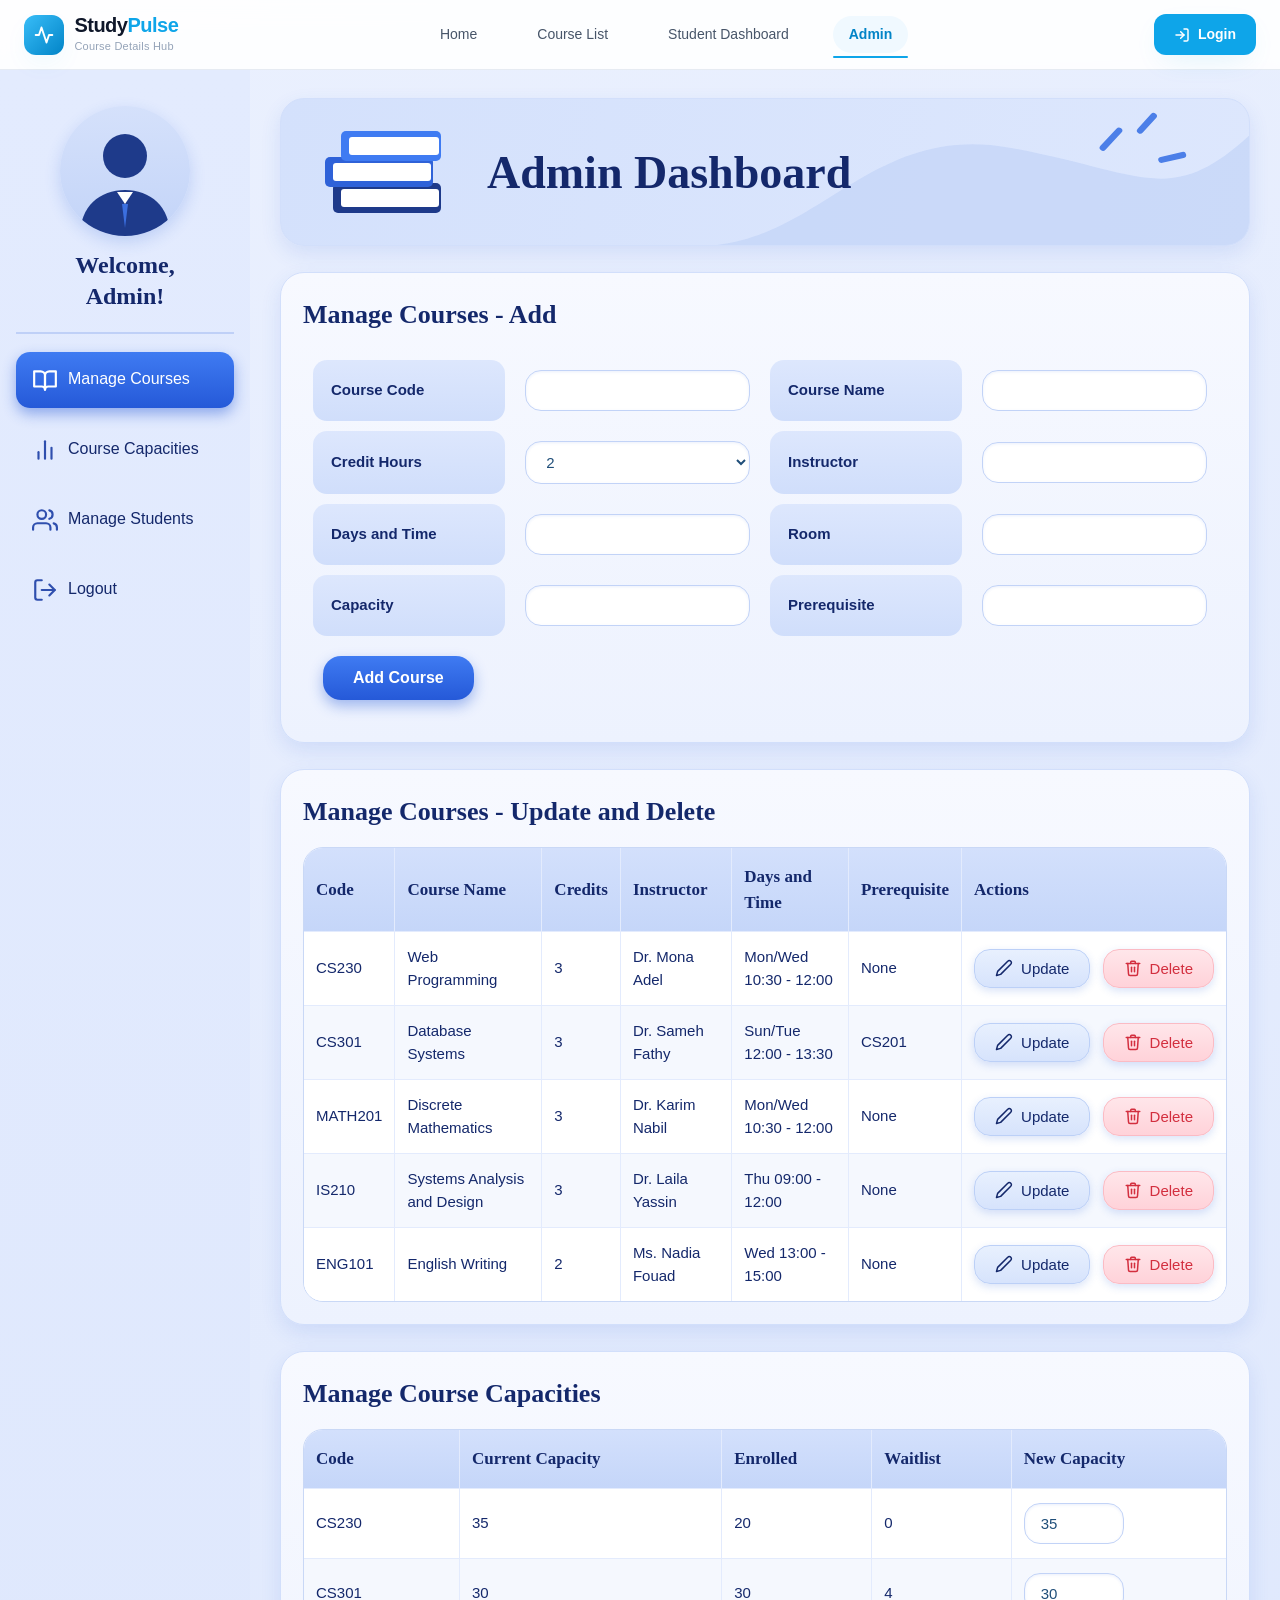
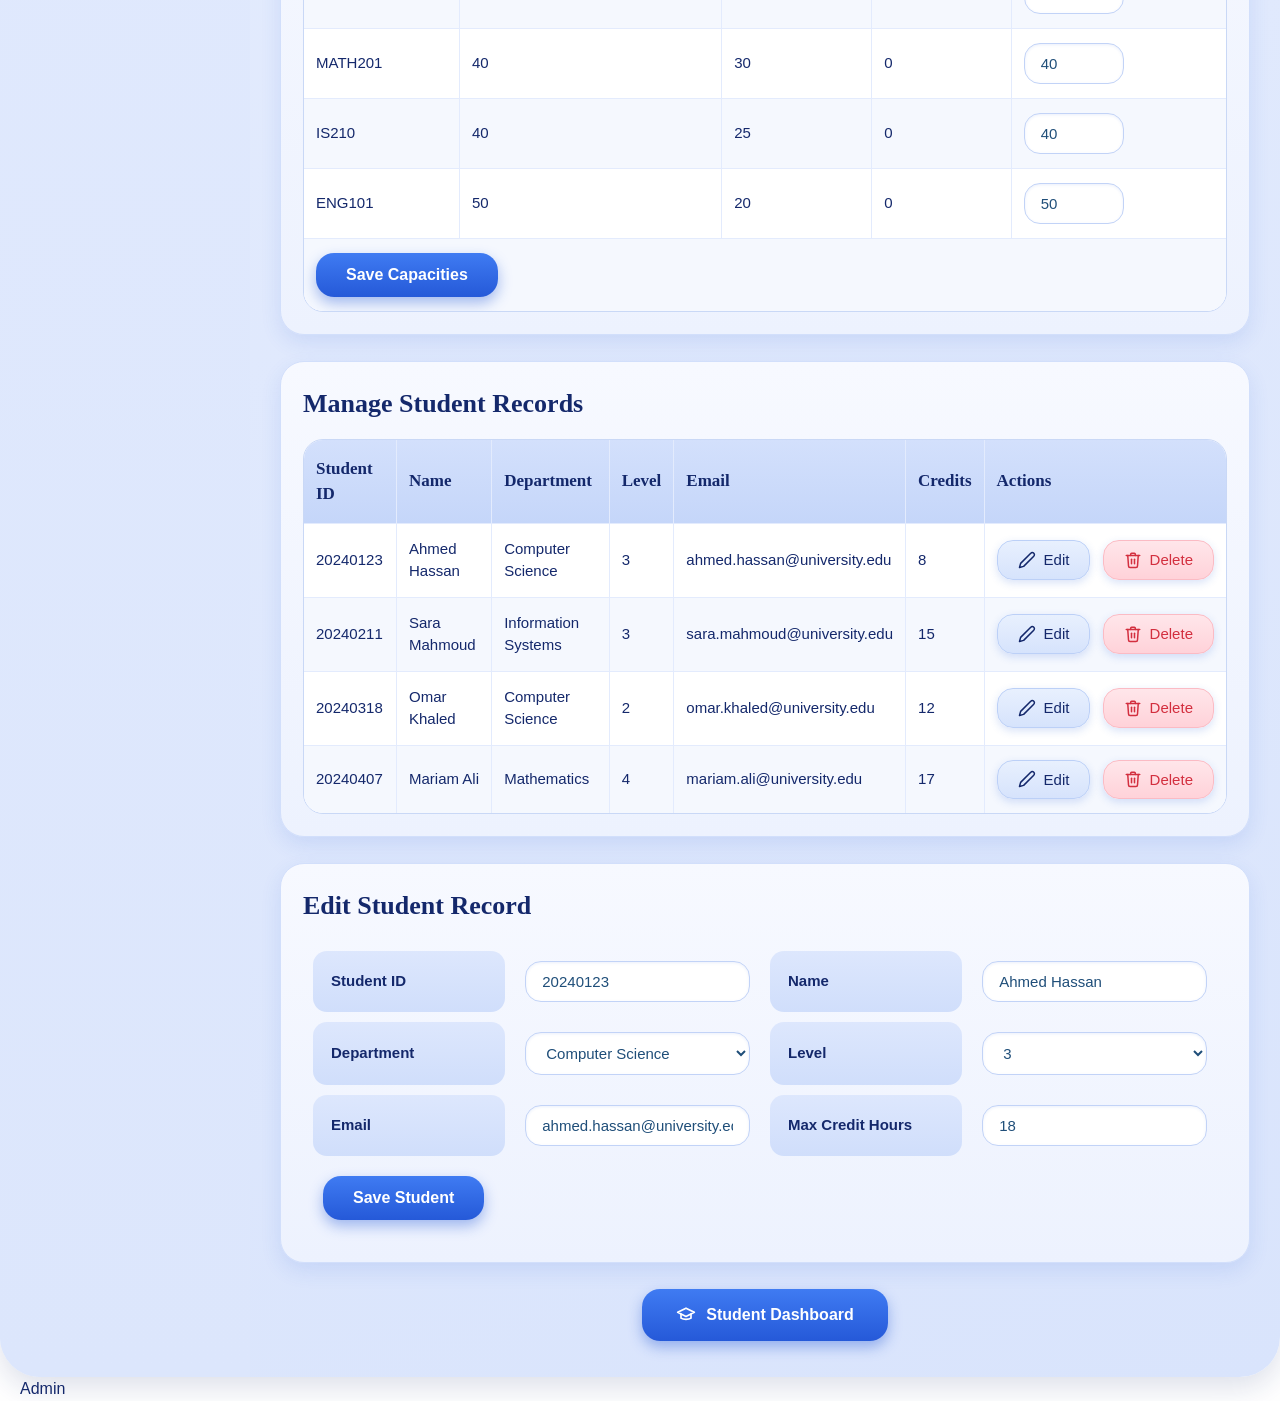
==== commit 769ecd69: "s" ====
--- a/admin.html
+++ b/admin.html
@@ -5,6 +5,7 @@
         <title>Admin Dashboard</title>
         <link rel="stylesheet" href="hoda.css">
         <link rel="stylesheet" href="style.css">
+        <link rel="stylesheet" href="responsive.css">
     </head>
     <body class="admin">
 
@@ -31,7 +32,6 @@
       <nav aria-label="Primary Navigation" class="nav-links">
         <a href="index.html" class="nav-link active">Home</a>
         <a href="course-list.html" class="nav-link">Course List</a>
-        <a href="course-details.html" class="nav-link">Course Details</a>
         <a href="student-dashboard.html" class="nav-link">Student Dashboard</a>
         <a href="admin.html" class="nav-link">Admin</a>
       </nav>
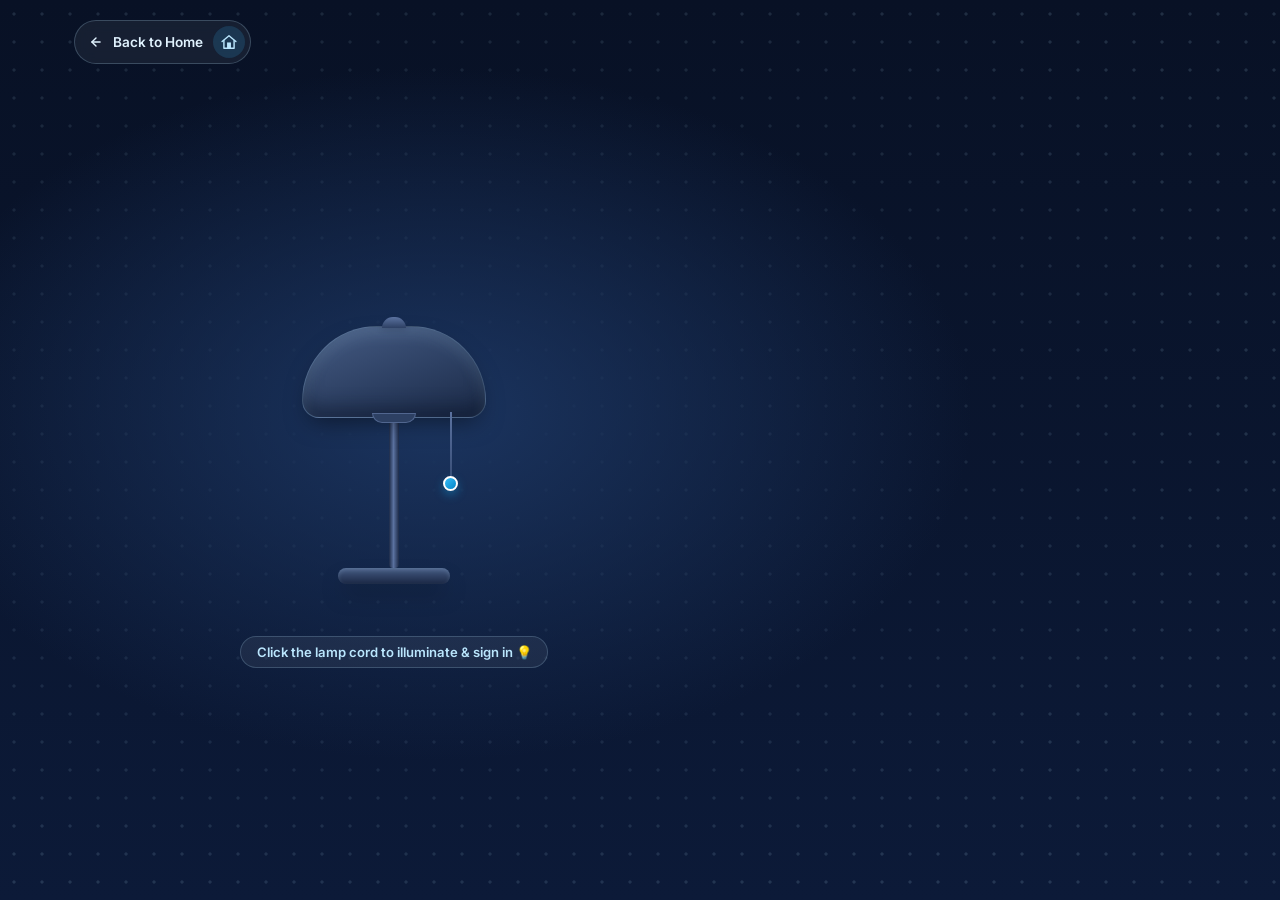
==== commit 7ec7df57: "s" ====
--- a/admin.html
+++ b/admin.html
@@ -1,5 +1,7 @@
 <!DOCTYPE html>
-<html lang="en"><head>
+<html lang="en">
+    <head>
+        <script src="admin-guard.js"></script>
         <meta charset="UTF-8">
         <meta name="viewport" content="width=device-width, initial-scale=1">
         <title>Admin Dashboard</title>
